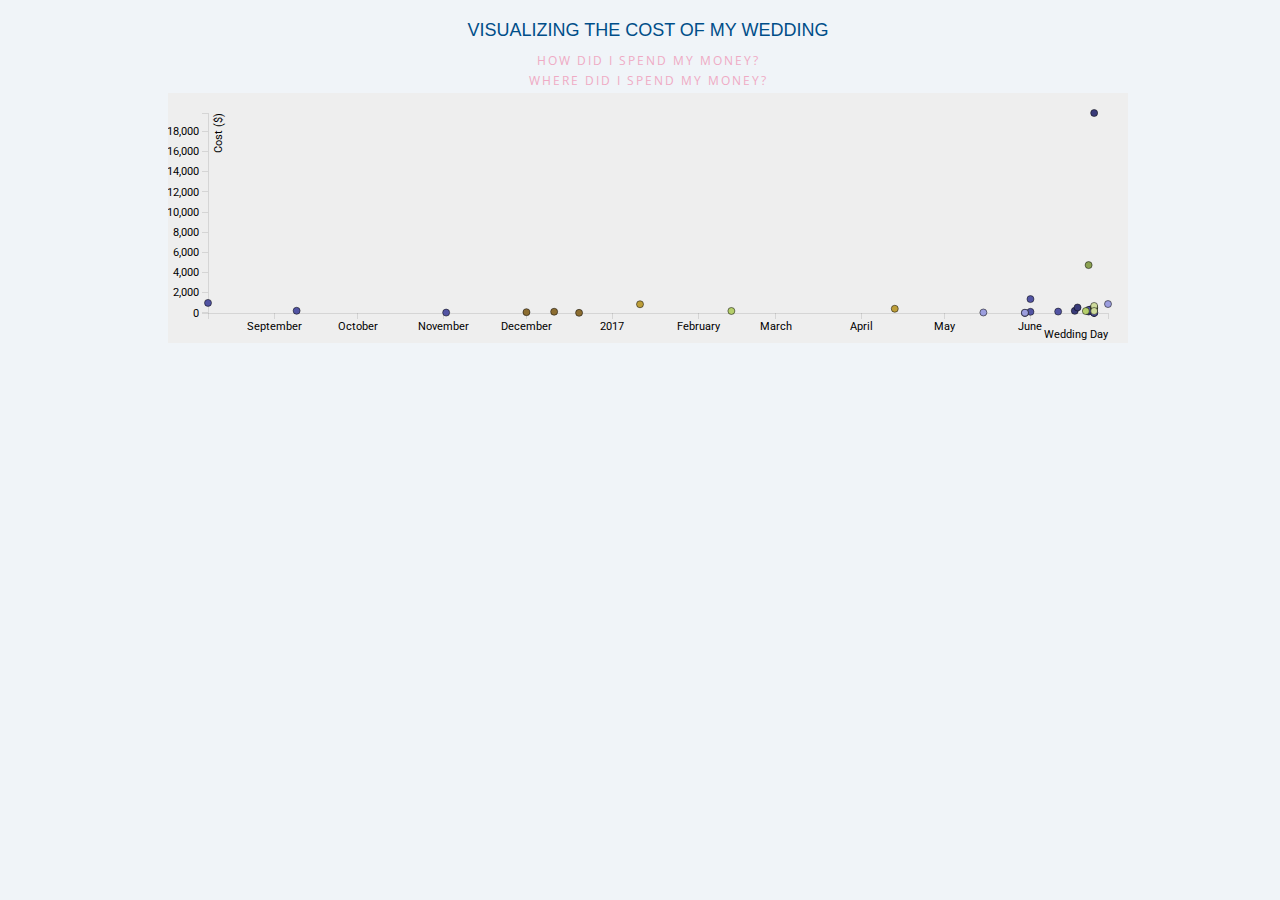
==== test.html @ b8441a52 "First commit - functional scatterplot" ====
<!DOCTYPE html>
<html>
<meta charset="utf-8">

<!-- Example based on http://bl.ocks.org/mbostock/3887118 -->
<!-- Tooltip example from http://www.d3noob.org/2013/01/adding-tooltips-to-d3js-graph.html -->
<!-- Coding style based on http://gist.github.com/mbostock/5977197 -->

<link rel="stylesheet" type="text/css" href="graph.css">
<script src="http://ajax.googleapis.com/ajax/libs/jquery/1.7.1/jquery.min.js"></script>
<script src="https://cdn.socket.io/socket.io-1.2.0.js"></script>
<script src="http://code.jquery.com/jquery-1.11.1.js"></script>
<script>
    $(document).ready(function(){
        $("#inc").click(function(){
            $("#graph").toggle();
            $("#mortalityGraph").toggle();
            $( "#chartTitle" ).text("View All");
        });
    });

    $(document).ready(function(){
        $("#mort").click(function(){
            $("#graph").toggle();
            $("#mortalityGraph").toggle();
            $( "#chartTitle" ).text("Group by Category");
        });
    });
</script>
<body>
<div id="outer">
    <h1 id="chartTitle">VISUALIZING THE COST OF MY WEDDING</h1>
    <h3 id="linkSpend" class="titleLink">HOW DID I SPEND MY MONEY?</h3>
    <h3 id="linkGroup" class="titleLink">WHERE DID I SPEND MY MONEY?</h3>
    <div id="chart">
    </div>

    <div id="buttons">
    </div>

</div>

<script src="https://d3js.org/d3.v4.min.js"></script>
<!--<script src="http://d3js.org/d3.v3.min.js"></script>-->
<script src="d3.v3.min.js" type="text/javascript"></script>
<script src="graph.js" type="text/javascript"></script>

</body>
</html>
---- graph.css ----
@import url('https://fonts.googleapis.com/css?family=Open+Sans|Roboto');

body {
    font: 11px sans-serif;
    color: #004e89;
    font-family: 'Open Sans', sans-serif;
    font-family: 'Roboto', sans-serif;
    background-color: #f0f4f8;
    width: 100%

}

h1 {
    font: 18px sans-serif;
    text-align:center;
}


a:link, a:visited {
    color: #0099c6;
    text-decoration: none;
}

a:hover {
    color: #e7e7e7;
    text-decoration: underline;
}

a:active {
    color: #e7e7e7;
}


h1.title {
    text-align: center;
    border-bottom: 6px solid #b1b3b2;
    color: #0b2027;
    font: 5em/.9em 'Open Sans', 'Roboto', sans-serif;
    letter-spacing: 4pt;
    padding: 0 0 15px 0;
    margin: 20px 0 30px 0;
}

h3.titleLink {
    text-align: center;
    color: #efaac4;
    font: 1.05em 'Open Sans', 'Roboto', sans-serif;
    margin: 5px;
    letter-spacing: 1.5pt;
    cursor: pointer;
}

#container {
    margin: 0 auto;
    position: relative;
    width: 960px;
}
#graph {
    height: 450px;
    margin: 0 auto;
    position: relative;
    width: 960px;
}

#mortalityGraph{
    height: 500px;
    margin: 0 auto;
    position: relative;
    width: 960px;
}

#source{
    position: absolute;
    left: 1000px;
    top: 550px;
}

.legend {
    font-size: 12px;
    text-anchor: middle;
}

button {
    background-color: #e7e7e7;
    border: none;
    color: black;
    padding: 10px 32px;
    text-align: center;
    text-decoration: none;
    display: inline-block;
    font-size: 13px;
    margin: 4px 2px;
    cursor: pointer;
}

rect {
    cursor: pointer;
    stroke-width: 2;
}


.point {
    fill: steelblue;
    stroke: #000;
}


/* node link css *
 */
#chart {
    width: 100%;
}

#outer {
    display: table;
    margin-left: auto;
    margin-right: auto;
}

svg {
    /*border: 1px solid black;*/
    background-color: #eeeeee;
}

.node {
    stroke: #fff;
    stroke-width: 1.5px;
}

.link {
    stroke: #999;
    stroke-opacity: .1;
}

.axis path,
.axis line {
    fill: none;
    stroke: #000;
    opacity: 0.1;
    shape-rendering: crispEdges;
}

.dot {
    stroke: #000;
    stroke-opacity: 0.5;
}

.tooltip {
    position: absolute;
    width: 150px;
    height: 45px;
    background: black;
    pointer-events: none;
    color: #eeeeee;
    padding: 10px;
}
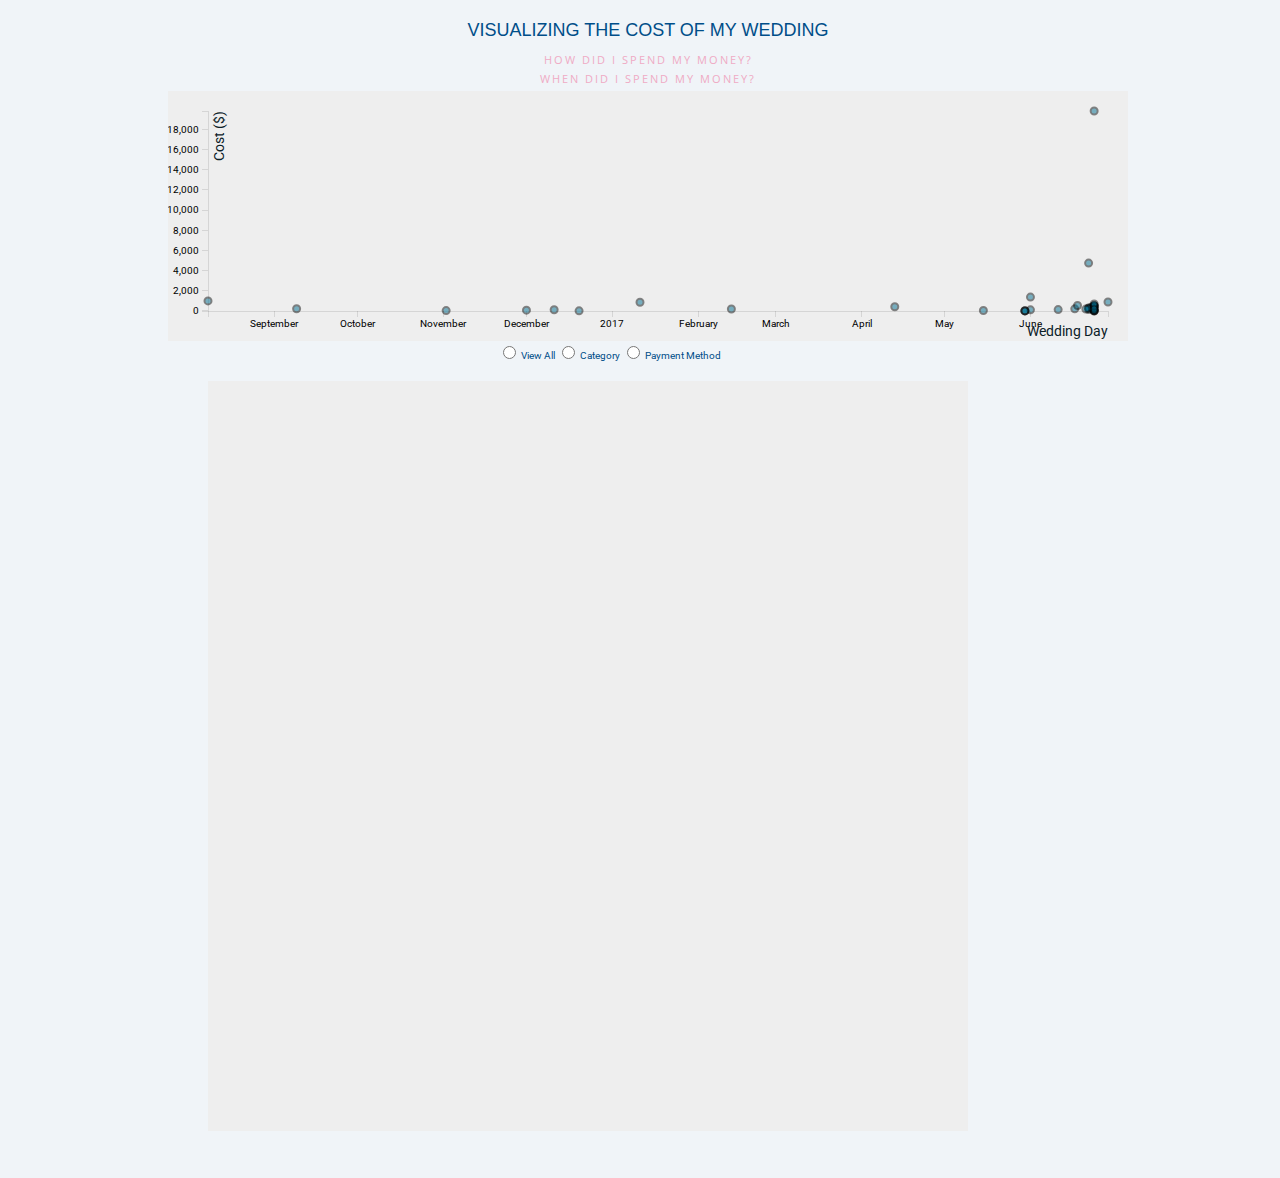
==== commit f5cdb156: "Merged bubble chart and scatterplot" ====
--- a/test.html
+++ b/test.html
@@ -1,12 +1,14 @@
 <!DOCTYPE html>
 <html>
 <meta charset="utf-8">
-
+    <meta name="viewport" content="width=device-width, initial-scale=1">
+<!-- Based on example from http://projects.delimited.io/experiments/force-bubbles/ -->
 <!-- Example based on http://bl.ocks.org/mbostock/3887118 -->
 <!-- Tooltip example from http://www.d3noob.org/2013/01/adding-tooltips-to-d3js-graph.html -->
 <!-- Coding style based on http://gist.github.com/mbostock/5977197 -->
 
 <link rel="stylesheet" type="text/css" href="graph.css">
+    <link href="lib/bootstrap.css" rel="stylesheet">
 <script src="http://ajax.googleapis.com/ajax/libs/jquery/1.7.1/jquery.min.js"></script>
 <script src="https://cdn.socket.io/socket.io-1.2.0.js"></script>
 <script src="http://code.jquery.com/jquery-1.11.1.js"></script>
@@ -31,14 +33,30 @@
 <div id="outer">
     <h1 id="chartTitle">VISUALIZING THE COST OF MY WEDDING</h1>
     <h3 id="linkSpend" class="titleLink">HOW DID I SPEND MY MONEY?</h3>
-    <h3 id="linkGroup" class="titleLink">WHERE DID I SPEND MY MONEY?</h3>
+    <h3 id="linkGroup" class="titleLink">WHEN DID I SPEND MY MONEY?</h3>
     <div id="chart">
     </div>
+     <div class="btn-group" data-toggle="buttons">
+        <label class="btn btn-primary active" id="View All">
+          <input type="radio" name="options"> View All
+        </label>
+        <label class="btn btn-primary" id="Category">
+          <input type="radio" name="options"> Category
+        </label>
+        <label class="btn btn-primary" id="Payment Method">
+          <input type="radio" name="options"> Payment Method
+        </label>
+      </div>
+     <div id="chart2"></div>
+<!--     </div class="row"> -->
 
-    <div id="buttons">
+
     </div>
 
-</div>
+    <script src="lib/d3.js"></script>
+    <script src="lib/jquery.js"></script>
+    <script src="lib/bootstrap.js"></script>
+    <script src="lib/underscore.js"></script>
 
 <script src="https://d3js.org/d3.v4.min.js"></script>
 <!--<script src="http://d3js.org/d3.v3.min.js"></script>-->
--- a/graph.css
+++ b/graph.css
@@ -1,12 +1,12 @@
 @import url('https://fonts.googleapis.com/css?family=Open+Sans|Roboto');
 
 body {
-    font: 11px sans-serif;
+    font: 10px sans-serif;
     color: #004e89;
     font-family: 'Open Sans', sans-serif;
     font-family: 'Roboto', sans-serif;
     background-color: #f0f4f8;
-    width: 100%
+    width: 100%;
 
 }
 
@@ -55,19 +55,7 @@
     position: relative;
     width: 960px;
 }
-#graph {
-    height: 450px;
-    margin: 0 auto;
-    position: relative;
-    width: 960px;
-}
 
-#mortalityGraph{
-    height: 500px;
-    margin: 0 auto;
-    position: relative;
-    width: 960px;
-}
 
 #source{
     position: absolute;
@@ -142,7 +130,7 @@
 
 .dot {
     stroke: #000;
-    stroke-opacity: 0.5;
+    stroke-opacity: 0.9;
 }
 
 .tooltip {
@@ -156,3 +144,24 @@
 }
 
 
+/* CSS for bubble nodes */
+	#chart2 {
+	    width: 100%;
+	}
+     circle {
+       stroke: #000;
+       stroke-width: 2px;
+       opacity: .5;
+     }
+     
+     .btn-group {
+       margin-left: 330px;
+     }
+     
+     .label {
+     	fill: #0b2027;
+    	 	font-family: 'Open Sans', sans-serif;
+    	 	font-family: 'Roboto', sans-serif;
+    	 	font-size: 14px;
+     }
+
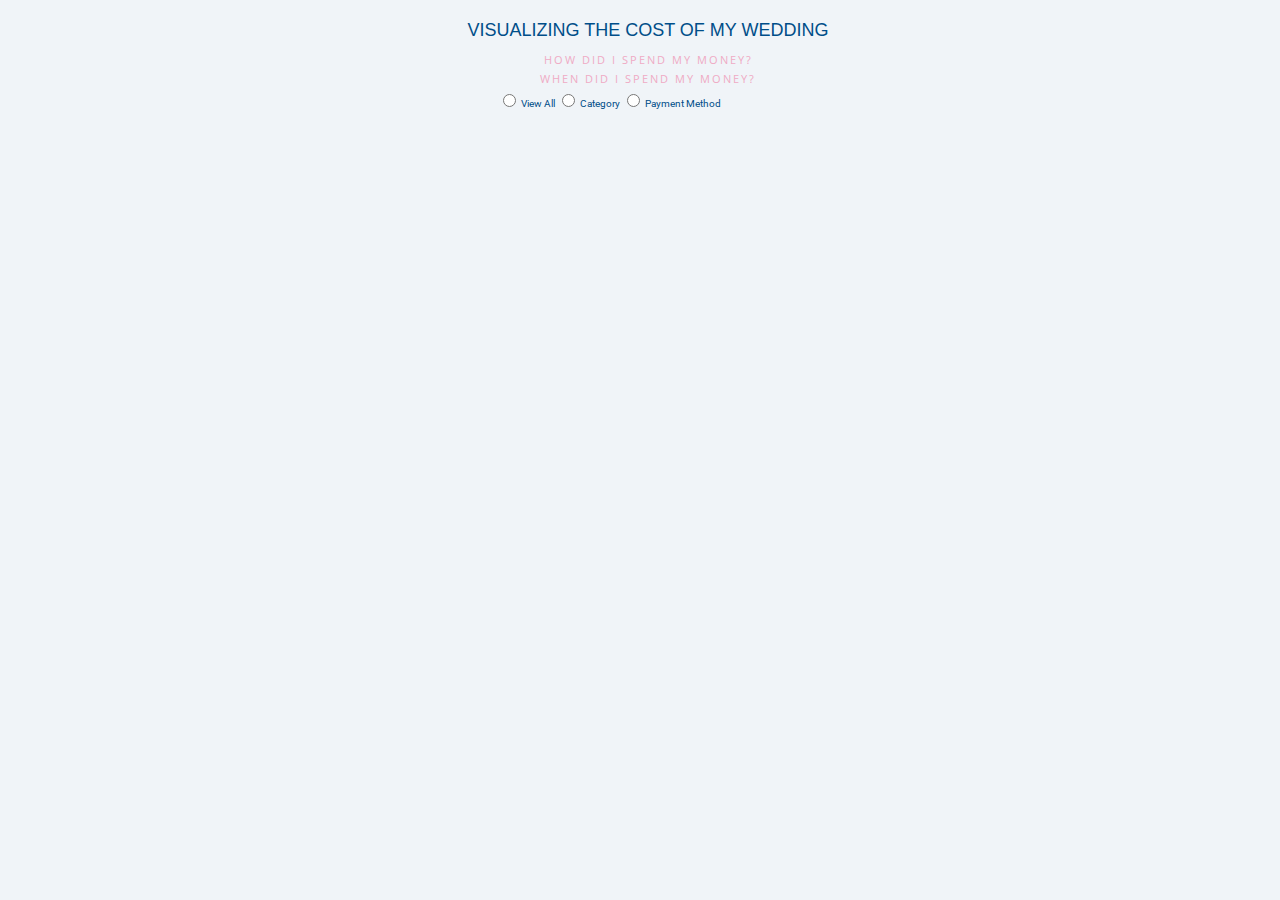
==== commit 0eba4212: "Updated bubble chart's height and width" ====
--- a/test.html
+++ b/test.html
@@ -35,7 +35,6 @@
     <h3 id="linkSpend" class="titleLink">HOW DID I SPEND MY MONEY?</h3>
     <h3 id="linkGroup" class="titleLink">WHEN DID I SPEND MY MONEY?</h3>
     <div id="chart">
-    </div>
      <div class="btn-group" data-toggle="buttons">
         <label class="btn btn-primary active" id="View All">
           <input type="radio" name="options"> View All
@@ -48,7 +47,7 @@
         </label>
       </div>
      <div id="chart2"></div>
-<!--     </div class="row"> -->
+     </div>
 
 
     </div>
--- a/graph.css
+++ b/graph.css
@@ -7,7 +7,6 @@
     font-family: 'Roboto', sans-serif;
     background-color: #f0f4f8;
     width: 100%;
-
 }
 
 h1 {
@@ -57,18 +56,18 @@
 }
 
 
-#source{
+/* #source{
     position: absolute;
     left: 1000px;
     top: 550px;
-}
+} */
 
 .legend {
     font-size: 12px;
     text-anchor: middle;
 }
 
-button {
+/* button {
     background-color: #e7e7e7;
     border: none;
     color: black;
@@ -79,18 +78,12 @@
     font-size: 13px;
     margin: 4px 2px;
     cursor: pointer;
-}
+} */
 
-rect {
+/* rect {
     cursor: pointer;
     stroke-width: 2;
-}
-
-
-.point {
-    fill: steelblue;
-    stroke: #000;
-}
+} */
 
 
 /* node link css *
@@ -105,10 +98,10 @@
     margin-right: auto;
 }
 
-svg {
-    /*border: 1px solid black;*/
+/* svg {
+    border: 1px solid black;
     background-color: #eeeeee;
-}
+} */
 
 .node {
     stroke: #fff;
@@ -136,11 +129,11 @@
 .tooltip {
     position: absolute;
     width: 150px;
-    height: 45px;
+    height: 60px;
     background: black;
     pointer-events: none;
     color: #eeeeee;
-    padding: 10px;
+    padding: 5px;
 }
 
 
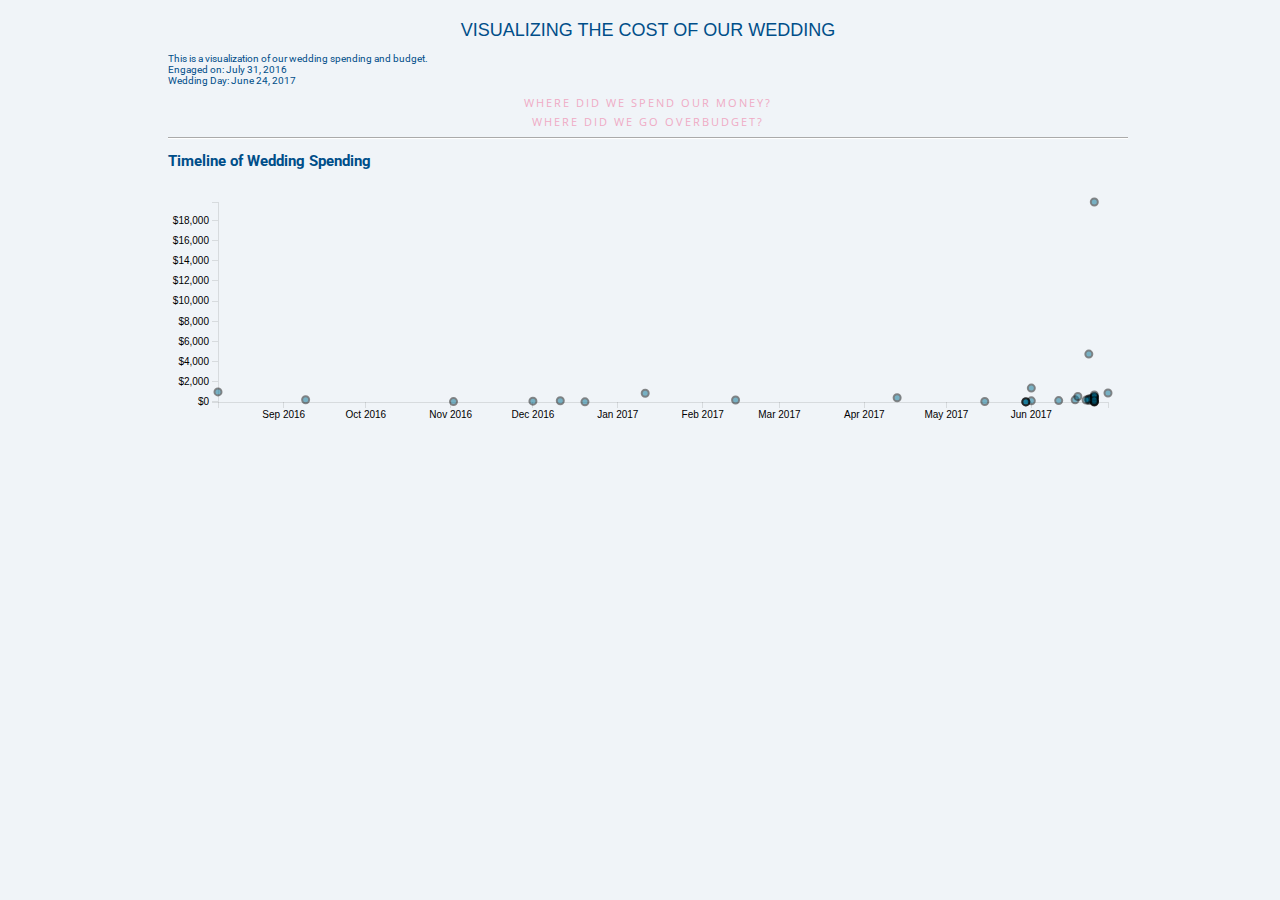
==== commit 09eeb633: "Updated graph" ====
--- a/test.html
+++ b/test.html
@@ -8,49 +8,63 @@
 <!-- Coding style based on http://gist.github.com/mbostock/5977197 -->
 
 <link rel="stylesheet" type="text/css" href="graph.css">
-    <link href="lib/bootstrap.css" rel="stylesheet">
+<link href="lib/bootstrap.css" rel="stylesheet">
+
 <script src="http://ajax.googleapis.com/ajax/libs/jquery/1.7.1/jquery.min.js"></script>
 <script src="https://cdn.socket.io/socket.io-1.2.0.js"></script>
 <script src="http://code.jquery.com/jquery-1.11.1.js"></script>
 <script>
     $(document).ready(function(){
-        $("#inc").click(function(){
-            $("#graph").toggle();
-            $("#mortalityGraph").toggle();
-            $( "#chartTitle" ).text("View All");
+        $("#linkTime").click(function(){
+            $("#chart").toggle();
+            $("#chart2").toggle();
+            $("#menu").toggle();
+            $("#linkTime").toggle();
+            $("#linkSpend").toggle();
+            $( "#chartTitle").text("Timeline of Our Wedding Spending");
         });
     });
 
     $(document).ready(function(){
-        $("#mort").click(function(){
-            $("#graph").toggle();
-            $("#mortalityGraph").toggle();
-            $( "#chartTitle" ).text("Group by Category");
+        $("#linkSpend").click(function(){
+            $("#chart").toggle();
+            $("#chart2").toggle();
+            $("#menu").toggle();
+            $("#linkTime").toggle();
+            $("#linkSpend").toggle();
+            $( "#chartTitle" ).text("What We Spent Money On");
         });
     });
 </script>
 <body>
 <div id="outer">
-    <h1 id="chartTitle">VISUALIZING THE COST OF MY WEDDING</h1>
-    <h3 id="linkSpend" class="titleLink">HOW DID I SPEND MY MONEY?</h3>
-    <h3 id="linkGroup" class="titleLink">WHEN DID I SPEND MY MONEY?</h3>
-    <div id="chart">
-     <div class="btn-group" data-toggle="buttons">
-        <label class="btn btn-primary active" id="View All">
+    <h1 id="pageTitle">VISUALIZING THE COST OF OUR WEDDING</h1>
+        <p>This is a visualization of our wedding spending and budget.<br>
+        Engaged on: July 31, 2016<br>
+        Wedding Day: June 24, 2017</p>
+    <h3 id="linkSpend" class="titleLink">WHERE DID WE SPEND OUR MONEY?</h3>
+    <h3 id="linkBudget" class="titleLink">WHERE DID WE GO OVERBUDGET?</h3>
+    <h3 id="linkTime" class="titleLink" style="display: none;">WHEN DID WE SPEND OUR MONEY?</h3>
+    <div class="divider"><hr></div>
+    <h2 id="chartTitle">Timeline of Wedding Spending</h2>
+
+    <div id="chart"></div>
+
+     <div class="btn-group" id="menu" data-toggle="buttons" style="display: none;">
+        <label class="btn btn-default active" id="View All">
           <input type="radio" name="options"> View All
         </label>
-        <label class="btn btn-primary" id="Category">
+        <label class="btn btn-default" id="Category">
           <input type="radio" name="options"> Category
         </label>
-        <label class="btn btn-primary" id="Payment Method">
+        <label class="btn btn-default" id="Payment Method">
           <input type="radio" name="options"> Payment Method
         </label>
       </div>
-     <div id="chart2"></div>
-     </div>
+     <div id="chart2" style="display: none;"></div>
+</div>
 
 
-    </div>
 
     <script src="lib/d3.js"></script>
     <script src="lib/jquery.js"></script>
--- a/graph.css
+++ b/graph.css
@@ -14,6 +14,9 @@
     text-align:center;
 }
 
+h2.chartTitle {
+    font: 12px sans-serif;
+}
 
 a:link, a:visited {
     color: #0099c6;
@@ -56,38 +59,6 @@
 }
 
 
-/* #source{
-    position: absolute;
-    left: 1000px;
-    top: 550px;
-} */
-
-.legend {
-    font-size: 12px;
-    text-anchor: middle;
-}
-
-/* button {
-    background-color: #e7e7e7;
-    border: none;
-    color: black;
-    padding: 10px 32px;
-    text-align: center;
-    text-decoration: none;
-    display: inline-block;
-    font-size: 13px;
-    margin: 4px 2px;
-    cursor: pointer;
-} */
-
-/* rect {
-    cursor: pointer;
-    stroke-width: 2;
-} */
-
-
-/* node link css *
- */
 #chart {
     width: 100%;
 }
@@ -108,9 +79,20 @@
     stroke-width: 1.5px;
 }
 
-.link {
-    stroke: #999;
-    stroke-opacity: .1;
+hr {
+   display: block;
+   position: relative;
+   padding: 0;
+   margin: 8px auto;
+   height: 0;
+   width: 100%;
+   max-height: 0;
+   font-size: 1px;
+   line-height: 1;
+   clear: both;
+   border: none;
+   border-top: 1px solid #aaaaaa;
+   border-bottom: 1px solid #ffffff;
 }
 
 .axis path,
@@ -119,6 +101,11 @@
     stroke: #000;
     opacity: 0.1;
     shape-rendering: crispEdges;
+}
+
+.axis text {
+    font-family: sans-serif;
+    font-size: 10px;
 }
 
 .dot {
@@ -155,6 +142,6 @@
      	fill: #0b2027;
     	 	font-family: 'Open Sans', sans-serif;
     	 	font-family: 'Roboto', sans-serif;
-    	 	font-size: 14px;
+    	 	font-size: 8px;
      }
 
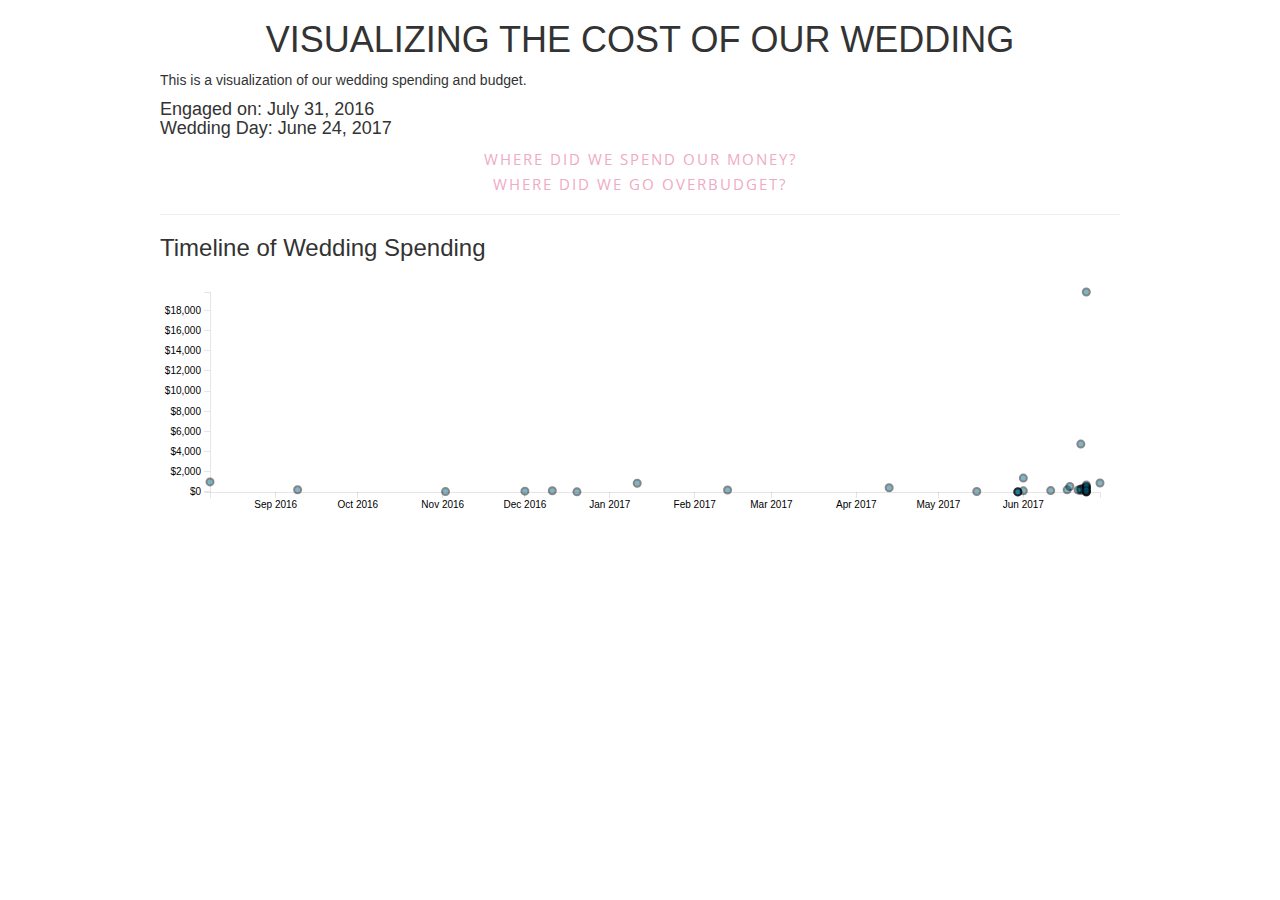
==== commit 457c0cbe: "Adding libraries and updated graph" ====
--- a/test.html
+++ b/test.html
@@ -40,13 +40,13 @@
 <div id="outer">
     <h1 id="pageTitle">VISUALIZING THE COST OF OUR WEDDING</h1>
         <p>This is a visualization of our wedding spending and budget.<br>
-        Engaged on: July 31, 2016<br>
-        Wedding Day: June 24, 2017</p>
+        <h4>Engaged on: July 31, 2016<br>
+        Wedding Day: June 24, 2017</h4></p>
     <h3 id="linkSpend" class="titleLink">WHERE DID WE SPEND OUR MONEY?</h3>
     <h3 id="linkBudget" class="titleLink">WHERE DID WE GO OVERBUDGET?</h3>
     <h3 id="linkTime" class="titleLink" style="display: none;">WHEN DID WE SPEND OUR MONEY?</h3>
     <div class="divider"><hr></div>
-    <h2 id="chartTitle">Timeline of Wedding Spending</h2>
+    <h3 id="chartTitle">Timeline of Wedding Spending</h3>
 
     <div id="chart"></div>
 
--- a/graph.css
+++ b/graph.css
@@ -14,8 +14,8 @@
     text-align:center;
 }
 
-h2.chartTitle {
-    font: 12px sans-serif;
+h2 {
+    font-size: 1.5em;
 }
 
 a:link, a:visited {
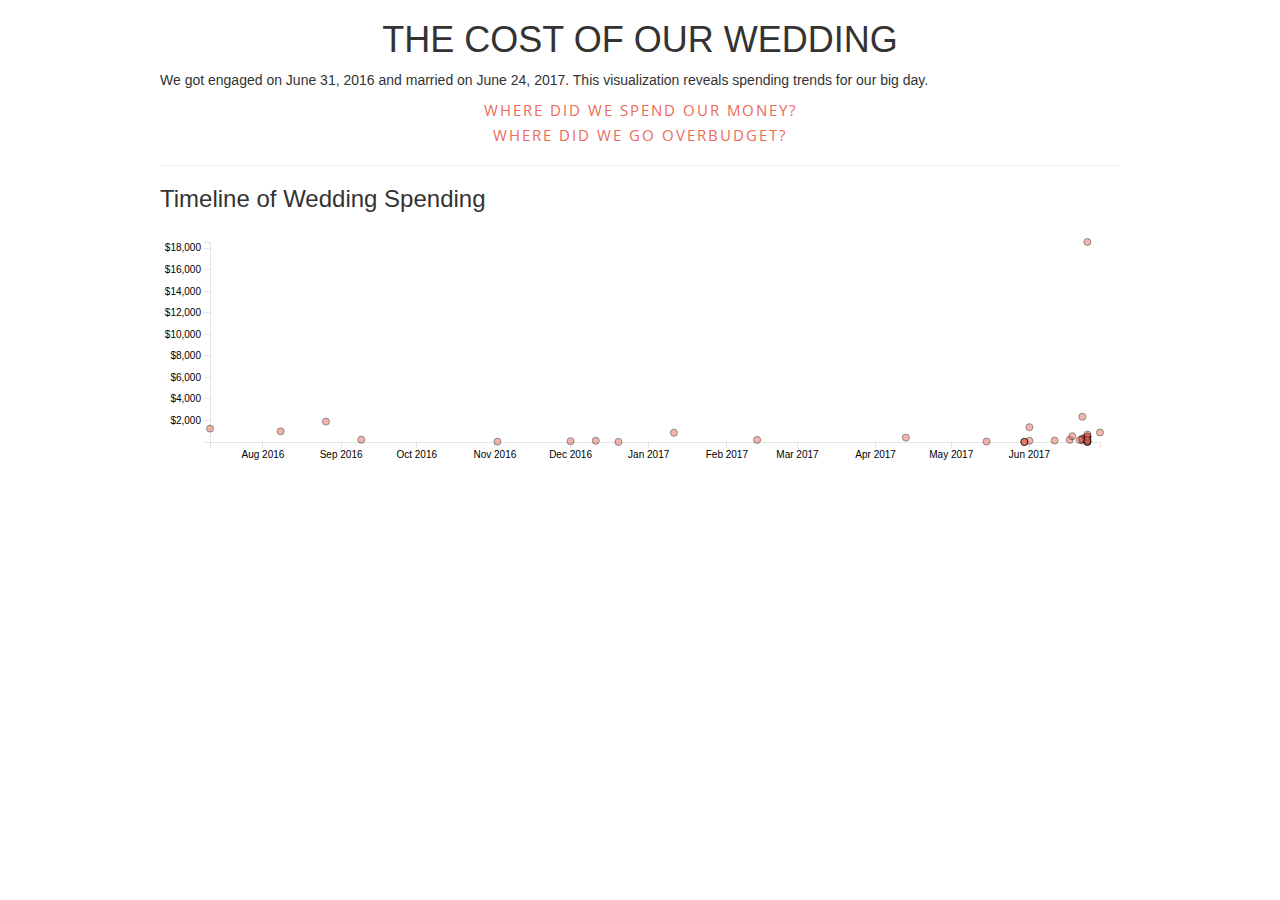
==== commit 424efbf5: "Updated colour scheme and formatting" ====
--- a/test.html
+++ b/test.html
@@ -38,10 +38,8 @@
 </script>
 <body>
 <div id="outer">
-    <h1 id="pageTitle">VISUALIZING THE COST OF OUR WEDDING</h1>
-        <p>This is a visualization of our wedding spending and budget.<br>
-        <h4>Engaged on: July 31, 2016<br>
-        Wedding Day: June 24, 2017</h4></p>
+    <h1 id="pageTitle">THE COST OF OUR WEDDING</h1>
+        <p>We got engaged on June 31, 2016 and married on June 24, 2017. This visualization reveals spending trends for our big day.</p>
     <h3 id="linkSpend" class="titleLink">WHERE DID WE SPEND OUR MONEY?</h3>
     <h3 id="linkBudget" class="titleLink">WHERE DID WE GO OVERBUDGET?</h3>
     <h3 id="linkTime" class="titleLink" style="display: none;">WHEN DID WE SPEND OUR MONEY?</h3>
@@ -71,7 +69,7 @@
     <script src="lib/bootstrap.js"></script>
     <script src="lib/underscore.js"></script>
 
-<script src="https://d3js.org/d3.v4.min.js"></script>
+<!--<script src="https://d3js.org/d3.v4.min.js"></script>-->
 <!--<script src="http://d3js.org/d3.v3.min.js"></script>-->
 <script src="d3.v3.min.js" type="text/javascript"></script>
 <script src="graph.js" type="text/javascript"></script>
--- a/graph.css
+++ b/graph.css
@@ -1,10 +1,8 @@
 @import url('https://fonts.googleapis.com/css?family=Open+Sans|Roboto');
 
 body {
-    font: 10px sans-serif;
+    font: 20px sans-serif;
     color: #004e89;
-    font-family: 'Open Sans', sans-serif;
-    font-family: 'Roboto', sans-serif;
     background-color: #f0f4f8;
     width: 100%;
 }
@@ -36,7 +34,8 @@
 h1.title {
     text-align: center;
     border-bottom: 6px solid #b1b3b2;
-    color: #0b2027;
+    /*color: #0b2027;*/
+    color: #ED6A5A;
     font: 5em/.9em 'Open Sans', 'Roboto', sans-serif;
     letter-spacing: 4pt;
     padding: 0 0 15px 0;
@@ -45,7 +44,8 @@
 
 h3.titleLink {
     text-align: center;
-    color: #efaac4;
+    /*color: #efaac4;*/
+    color: #ED6A5A;
     font: 1.05em 'Open Sans', 'Roboto', sans-serif;
     margin: 5px;
     letter-spacing: 1.5pt;
@@ -125,23 +125,21 @@
 
 
 /* CSS for bubble nodes */
-	#chart2 {
-	    width: 100%;
-	}
-     circle {
-       stroke: #000;
-       stroke-width: 2px;
-       opacity: .5;
-     }
-     
-     .btn-group {
-       margin-left: 330px;
-     }
-     
-     .label {
-     	fill: #0b2027;
-    	 	font-family: 'Open Sans', sans-serif;
-    	 	font-family: 'Roboto', sans-serif;
-    	 	font-size: 8px;
-     }
+#chart2 {
+    width: 100%;
+}
+ circle {
+    stroke: #000;
+    stroke-width: 1px;
+    opacity: .5;
+ }
 
+.btn-group {
+    margin-left: 330px;
+}
+
+ .label {
+    fill: #0b2027;
+    font: 1.05em 'Open Sans', 'Roboto', sans-serif;
+ }
+
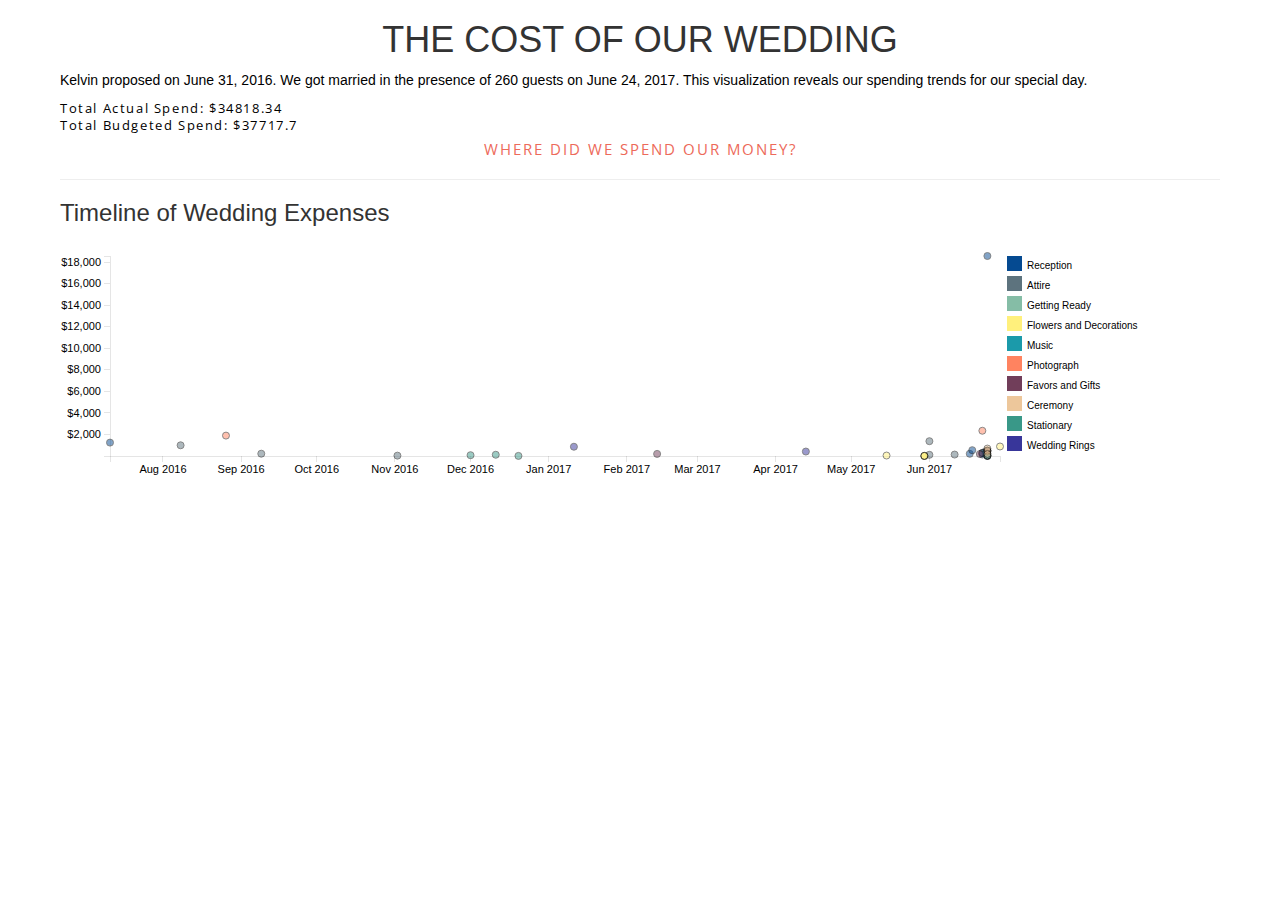
==== commit a2e8265d: "Added legend and filtering options to scatter plot" ====
--- a/test.html
+++ b/test.html
@@ -2,10 +2,10 @@
 <html>
 <meta charset="utf-8">
     <meta name="viewport" content="width=device-width, initial-scale=1">
-<!-- Based on example from http://projects.delimited.io/experiments/force-bubbles/ -->
-<!-- Example based on http://bl.ocks.org/mbostock/3887118 -->
-<!-- Tooltip example from http://www.d3noob.org/2013/01/adding-tooltips-to-d3js-graph.html -->
-<!-- Coding style based on http://gist.github.com/mbostock/5977197 -->
+<!-- Based on example from http://projects.delimited.io/experiments/force-bubbles/ 
+	 Example based on http://bl.ocks.org/mbostock/3887118
+	 Tooltip example from http://www.d3noob.org/2013/01/adding-tooltips-to-d3js-graph.html
+	 Coding style based on http://gist.github.com/mbostock/5977197 -->
 
 <link rel="stylesheet" type="text/css" href="graph.css">
 <link href="lib/bootstrap.css" rel="stylesheet">
@@ -13,6 +13,7 @@
 <script src="http://ajax.googleapis.com/ajax/libs/jquery/1.7.1/jquery.min.js"></script>
 <script src="https://cdn.socket.io/socket.io-1.2.0.js"></script>
 <script src="http://code.jquery.com/jquery-1.11.1.js"></script>
+
 <script>
     $(document).ready(function(){
         $("#linkTime").click(function(){
@@ -36,15 +37,17 @@
         });
     });
 </script>
+
 <body>
 <div id="outer">
-    <h1 id="pageTitle">THE COST OF OUR WEDDING</h1>
-        <p>We got engaged on June 31, 2016 and married on June 24, 2017. This visualization reveals spending trends for our big day.</p>
+    <h1 id="title">THE COST OF OUR WEDDING</h1>
+    <p>Kelvin proposed on June 31, 2016. We got married in the presence of 260 guests on June 24, 2017. This visualization reveals our spending trends for our special day.</p>
+ 	<div id="spending"></div>
+   	<div id="budgeted"></div>
     <h3 id="linkSpend" class="titleLink">WHERE DID WE SPEND OUR MONEY?</h3>
-    <h3 id="linkBudget" class="titleLink">WHERE DID WE GO OVERBUDGET?</h3>
     <h3 id="linkTime" class="titleLink" style="display: none;">WHEN DID WE SPEND OUR MONEY?</h3>
     <div class="divider"><hr></div>
-    <h3 id="chartTitle">Timeline of Wedding Spending</h3>
+    <h3 id="chartTitle">Timeline of Wedding Expenses</h3>
 
     <div id="chart"></div>
 
@@ -59,18 +62,14 @@
           <input type="radio" name="options"> Payment Method
         </label>
       </div>
-     <div id="chart2" style="display: none;"></div>
+     <div id="chart2" style="display: none;">
+    	</div>
 </div>
 
-
-
-    <script src="lib/d3.js"></script>
-    <script src="lib/jquery.js"></script>
-    <script src="lib/bootstrap.js"></script>
-    <script src="lib/underscore.js"></script>
-
-<!--<script src="https://d3js.org/d3.v4.min.js"></script>-->
-<!--<script src="http://d3js.org/d3.v3.min.js"></script>-->
+<script src="lib/d3.js"></script>
+<script src="lib/jquery.js"></script>
+<script src="lib/bootstrap.js"></script>
+<script src="lib/underscore.js"></script>
 <script src="d3.v3.min.js" type="text/javascript"></script>
 <script src="graph.js" type="text/javascript"></script>
 
--- a/graph.css
+++ b/graph.css
@@ -2,14 +2,18 @@
 
 body {
     font: 20px sans-serif;
-    color: #004e89;
+    color: #000;
     background-color: #f0f4f8;
     width: 100%;
 }
 
+p {
+    color: #000;	
+}
 h1 {
     font: 18px sans-serif;
     text-align:center;
+    color: #004e89;
 }
 
 h2 {
@@ -59,6 +63,15 @@
 }
 
 
+#spending, #budgeted{
+	display: block;
+    color: #000;
+    font: 0.9em 'Open Sans', 'Roboto', sans-serif;
+    letter-spacing: 1.2pt;
+	vertical-align: top;
+	margin-right: 3px;
+}
+
 #chart {
     width: 100%;
 }
@@ -69,10 +82,14 @@
     margin-right: auto;
 }
 
-/* svg {
-    border: 1px solid black;
-    background-color: #eeeeee;
-} */
+.legend {
+    font-size: 10px;
+    text-anchor: middle;
+}
+rect {
+    cursor: pointer;
+    stroke-width: 2;
+}
 
 .node {
     stroke: #fff;
@@ -105,7 +122,7 @@
 
 .axis text {
     font-family: sans-serif;
-    font-size: 10px;
+    font-size: 11px;
 }
 
 .dot {
@@ -139,7 +156,8 @@
 }
 
  .label {
-    fill: #0b2027;
-    font: 1.05em 'Open Sans', 'Roboto', sans-serif;
+    fill: #000;
+    font-size: 20px;
+/*     font: 1.10em 'Open Sans', 'Roboto', sans-serif; */
  }
 
